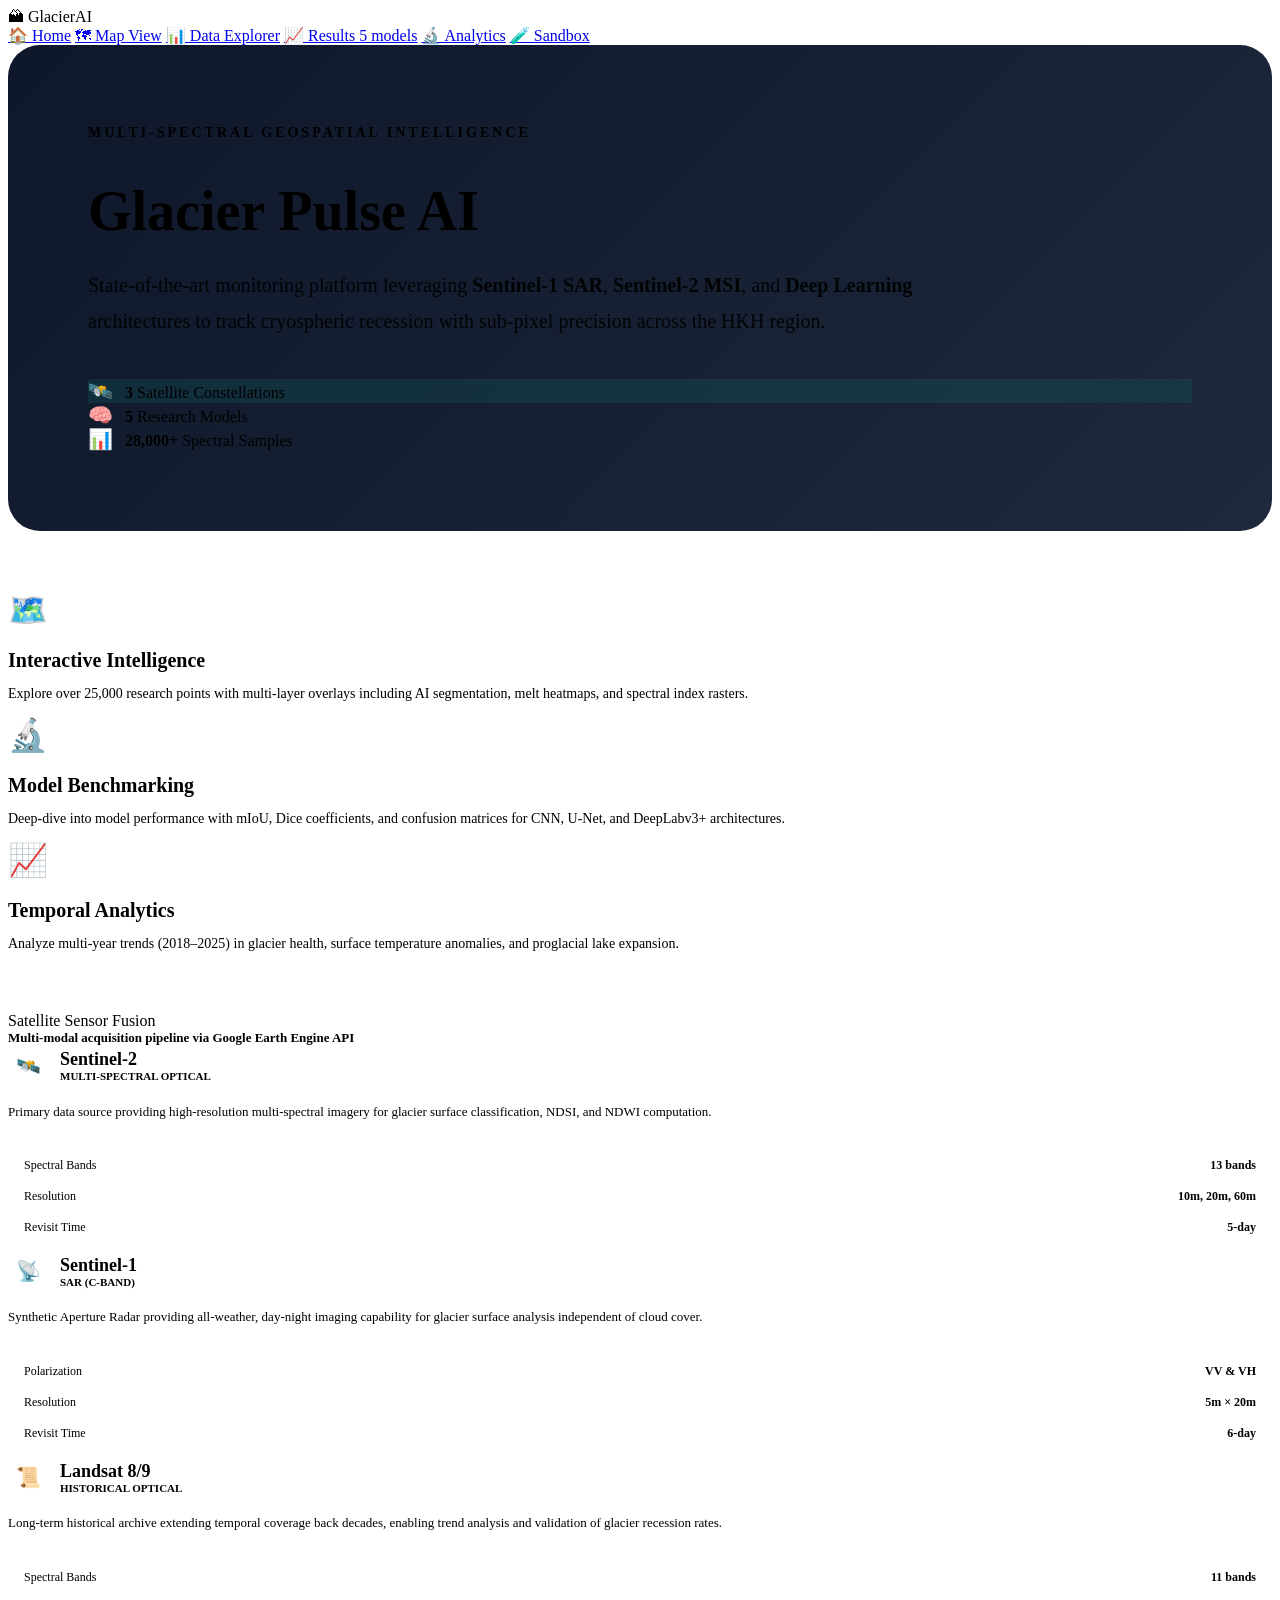
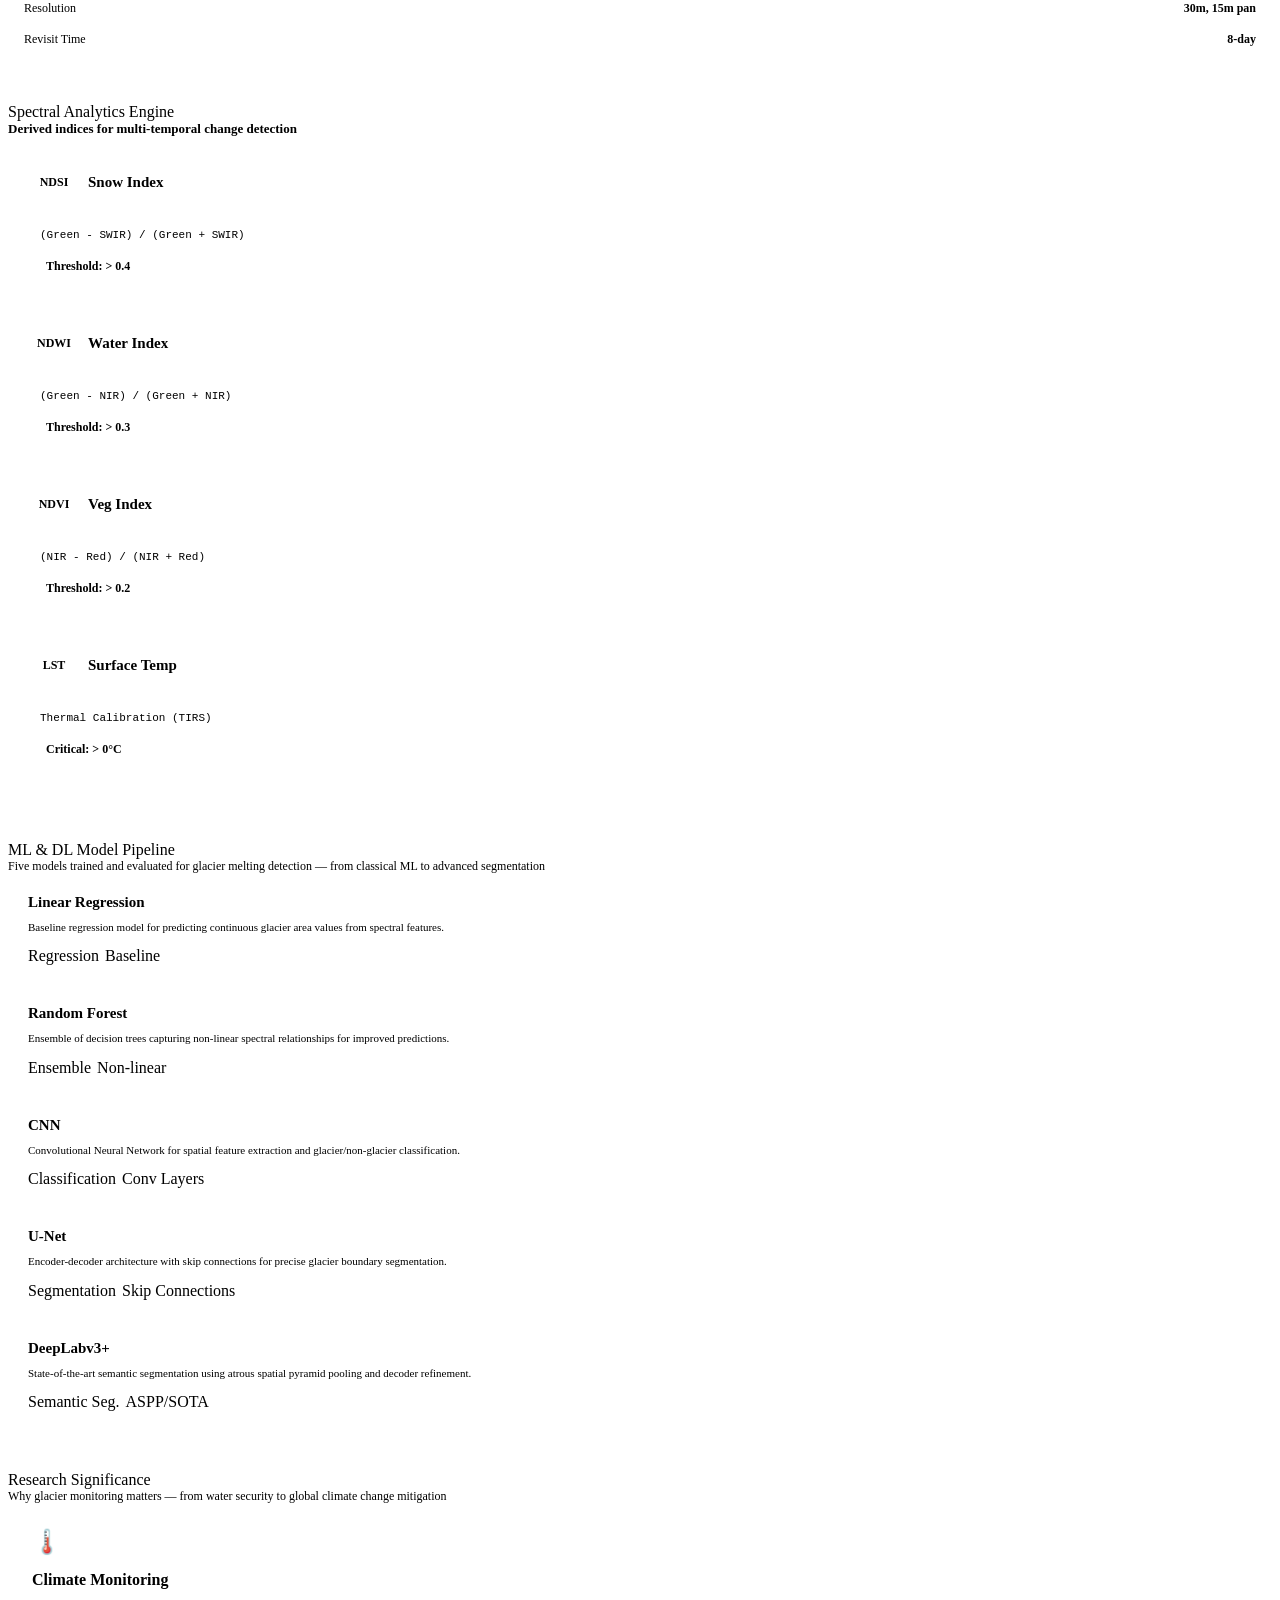
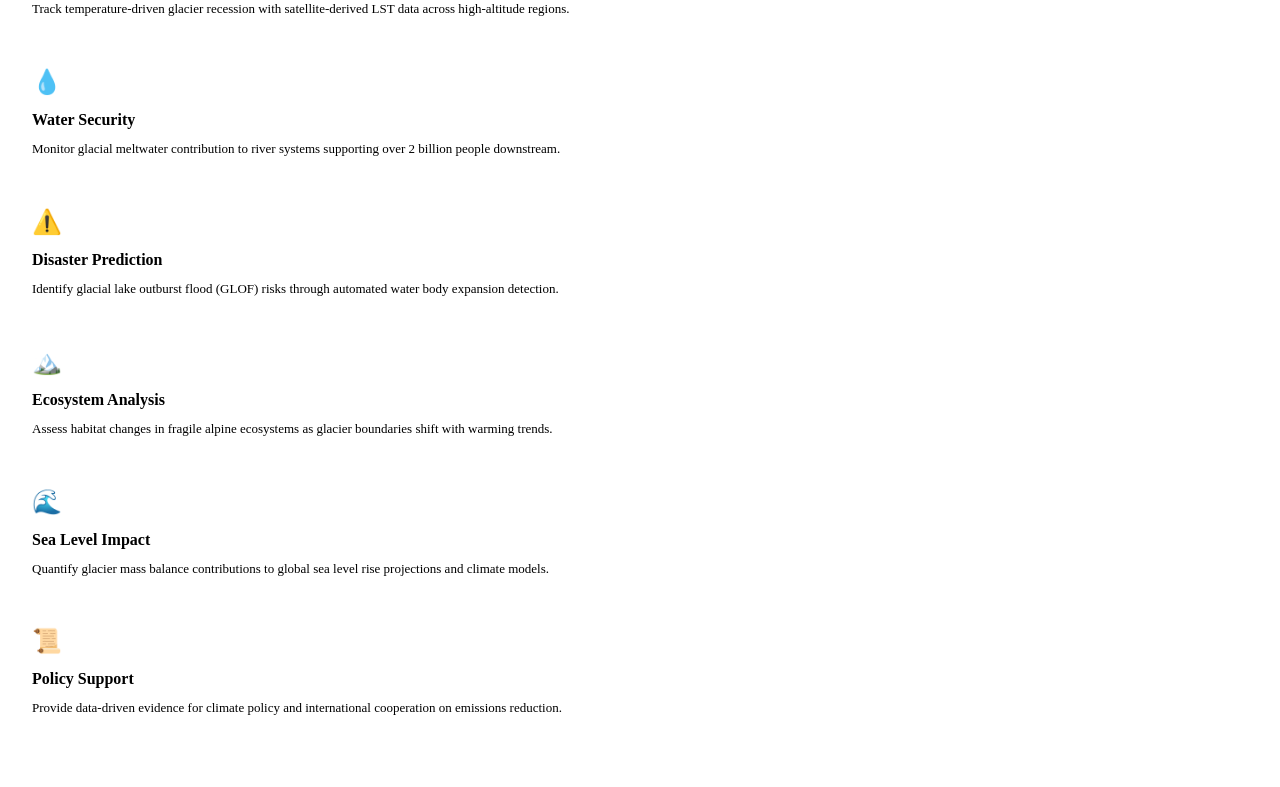
==== phase3_webapp/frontend/index.html @ 3c96f317 "Upload full project structure" ====
<!DOCTYPE html>
<html lang="en">
<head>
  <meta charset="UTF-8"/>
  <meta name="viewport" content="width=device-width, initial-scale=1.0"/>
  <title>GlacierAI — Home</title>
  <link rel="stylesheet" href="/static/styles.css"/>
</head>
<body>
  <nav>
    <div class="nav-brand">🏔 <span>Glacier</span>AI</div>
    <div class="nav-tabs">
      <a href="/" class="nav-tab active">🏠 Home</a>
      <a href="/map" class="nav-tab">🗺 Map View</a>
      <a href="/explorer" class="nav-tab">📊 Data Explorer</a>
      <a href="/results" class="nav-tab">📈 Results <span class="nav-badge">5 models</span></a>
      <a href="/analytics" class="nav-tab">🔬 Analytics</a>
      <a href="/sandbox" class="nav-tab">🧪 Sandbox</a>
    </div>
  </nav>

  <div class="page">
    <div class="hero" style="border-radius:32px; padding:80px; background: linear-gradient(135deg, #0f172a 0%, #1e293b 100%); margin-bottom:60px">
      <div style="font-size:14px;font-weight:800;color:var(--teal);text-transform:uppercase;letter-spacing:3px;margin-bottom:20px; font-family:'Poppins'">Multi-Spectral Geospatial Intelligence</div>
      <h1 style="font-size:56px; margin-bottom:24px">Glacier Pulse <span style="color:var(--teal)">AI</span></h1>
      <p style="font-size:20px; max-width:900px; opacity:0.9; font-weight:400; line-height:1.8">State-of-the-art monitoring platform leveraging <b>Sentinel-1 SAR</b>, <b>Sentinel-2 MSI</b>, and <b>Deep Learning</b> architectures to track cryospheric recession with sub-pixel precision across the HKH region.</p>
      
      <div class="hero-tags" style="margin-top:40px">
        <div class="hero-tag" style="background:rgba(13, 148, 136, 0.15); border-color:var(--teal)">
          <span style="font-size:20px; margin-right:8px">🛰️</span> <b>3</b> Satellite Constellations
        </div>
        <div class="hero-tag">
          <span style="font-size:20px; margin-right:8px">🧠</span> <b>5</b> Research Models
        </div>
        <div class="hero-tag">
          <span style="font-size:20px; margin-right:8px">📊</span> <b>28,000+</b> Spectral Samples
        </div>
      </div>
    </div>

    <!-- Features Overview -->
    <div class="grid-3" style="margin-bottom:60px">
      <div class="card" style="border-top:4px solid var(--teal)">
        <div style="font-size:32px; margin-bottom:16px">🗺️</div>
        <h3 style="margin-bottom:12px; font-size:20px">Interactive Intelligence</h3>
        <p style="font-size:14px; color:var(--text2)">Explore over 25,000 research points with multi-layer overlays including AI segmentation, melt heatmaps, and spectral index rasters.</p>
      </div>
      <div class="card" style="border-top:4px solid var(--blue)">
        <div style="font-size:32px; margin-bottom:16px">🔬</div>
        <h3 style="margin-bottom:12px; font-size:20px">Model Benchmarking</h3>
        <p style="font-size:14px; color:var(--text2)">Deep-dive into model performance with mIoU, Dice coefficients, and confusion matrices for CNN, U-Net, and DeepLabv3+ architectures.</p>
      </div>
      <div class="card" style="border-top:4px solid var(--coral)">
        <div style="font-size:32px; margin-bottom:16px">📈</div>
        <h3 style="margin-bottom:12px; font-size:20px">Temporal Analytics</h3>
        <p style="font-size:14px; color:var(--text2)">Analyze multi-year trends (2018–2025) in glacier health, surface temperature anomalies, and proglacial lake expansion.</p>
      </div>
    </div>

    <!-- Data Acquisition Section -->
    <div class="section-header">
      <div class="section-title">Satellite Sensor Fusion</div>
      <div style="font-size:13px; font-weight:600; color:var(--text2)">Multi-modal acquisition pipeline via Google Earth Engine API</div>
    </div>
    
    <div class="grid-3" style="margin-bottom:40px">
      <div class="card" style="border-top:4px solid var(--blue); background: var(--blue-l); border-bottom: 1px solid var(--border)">
        <div style="display:flex; align-items:center; gap:12px; margin-bottom:16px">
          <div style="width:40px; height:40px; background:#fff; border-radius:10px; display:flex; align-items:center; justify-content:center; font-size:20px">🛰️</div>
          <div>
            <div style="font-weight:800;font-size:18px;color:var(--blue-d)">Sentinel-2</div>
            <div style="font-size:11px;font-weight:700;color:var(--teal);text-transform:uppercase">Multi-Spectral Optical</div>
          </div>
        </div>
        <p style="font-size:13px;color:var(--text2);line-height:1.6;margin-bottom:20px">Primary data source providing high-resolution multi-spectral imagery for glacier surface classification, NDSI, and NDWI computation.</p>
        <div style="display:flex;flex-direction:column;gap:10px; background:#fff; padding:16px; border-radius:12px">
          <div style="font-size:12px;display:flex;justify-content:space-between; border-bottom:1px solid var(--blue-l); padding-bottom:6px"><span>Spectral Bands</span><span style="font-weight:700">13 bands</span></div>
          <div style="font-size:12px;display:flex;justify-content:space-between; border-bottom:1px solid var(--blue-l); padding-bottom:6px"><span>Resolution</span><span style="font-weight:700">10m, 20m, 60m</span></div>
          <div style="font-size:12px;display:flex;justify-content:space-between"><span>Revisit Time</span><span style="font-weight:700">5-day</span></div>
        </div>
      </div>
      
      <div class="card" style="border-top:4px solid var(--teal); background: var(--teal-l); border-bottom: 1px solid var(--border)">
        <div style="display:flex; align-items:center; gap:12px; margin-bottom:16px">
          <div style="width:40px; height:40px; background:#fff; border-radius:10px; display:flex; align-items:center; justify-content:center; font-size:20px">📡</div>
          <div>
            <div style="font-weight:800;font-size:18px;color:var(--blue-d)">Sentinel-1</div>
            <div style="font-size:11px;font-weight:700;color:var(--teal);text-transform:uppercase">SAR (C-band)</div>
          </div>
        </div>
        <p style="font-size:13px;color:var(--text2);line-height:1.6;margin-bottom:20px">Synthetic Aperture Radar providing all-weather, day-night imaging capability for glacier surface analysis independent of cloud cover.</p>
        <div style="display:flex;flex-direction:column;gap:10px; background:#fff; padding:16px; border-radius:12px">
          <div style="font-size:12px;display:flex;justify-content:space-between; border-bottom:1px solid var(--blue-l); padding-bottom:6px"><span>Polarization</span><span style="font-weight:700">VV & VH</span></div>
          <div style="font-size:12px;display:flex;justify-content:space-between; border-bottom:1px solid var(--blue-l); padding-bottom:6px"><span>Resolution</span><span style="font-weight:700">5m × 20m</span></div>
          <div style="font-size:12px;display:flex;justify-content:space-between"><span>Revisit Time</span><span style="font-weight:700">6-day</span></div>
        </div>
      </div>

      <div class="card" style="border-top:4px solid var(--amber); background: var(--amber-l); border-bottom: 1px solid var(--border)">
        <div style="display:flex; align-items:center; gap:12px; margin-bottom:16px">
          <div style="width:40px; height:40px; background:#fff; border-radius:10px; display:flex; align-items:center; justify-content:center; font-size:20px">📜</div>
          <div>
            <div style="font-weight:800;font-size:18px;color:var(--blue-d)">Landsat 8/9</div>
            <div style="font-size:11px;font-weight:700;color:var(--teal);text-transform:uppercase">Historical Optical</div>
          </div>
        </div>
        <p style="font-size:13px;color:var(--text2);line-height:1.6;margin-bottom:20px">Long-term historical archive extending temporal coverage back decades, enabling trend analysis and validation of glacier recession rates.</p>
        <div style="display:flex;flex-direction:column;gap:10px; background:#fff; padding:16px; border-radius:12px">
          <div style="font-size:12px;display:flex;justify-content:space-between; border-bottom:1px solid var(--blue-l); padding-bottom:6px"><span>Spectral Bands</span><span style="font-weight:700">11 bands</span></div>
          <div style="font-size:12px;display:flex;justify-content:space-between; border-bottom:1px solid var(--blue-l); padding-bottom:6px"><span>Resolution</span><span style="font-weight:700">30m, 15m pan</span></div>
          <div style="font-size:12px;display:flex;justify-content:space-between"><span>Revisit Time</span><span style="font-weight:700">8-day</span></div>
        </div>
      </div>
    </div>

    <!-- Spectral Indices Section -->
    <div class="section-header">
      <div class="section-title">Spectral Analytics Engine</div>
      <div style="font-size:13px; font-weight:600; color:var(--text2)">Derived indices for multi-temporal change detection</div>
    </div>

    <div class="grid-auto" style="margin-bottom:60px">
      <div class="card" style="padding:24px; border-left: 4px solid var(--blue)">
        <div style="display:flex;align-items:center;gap:12px;margin-bottom:16px">
          <div style="width:44px;height:44px;background:var(--blue-l);border-radius:12px;display:flex;align-items:center;justify-content:center;font-weight:800;color:var(--blue-d); font-size:12px">NDSI</div>
          <div style="font-weight:700;font-size:15px; color:var(--blue-d)">Snow Index</div>
        </div>
        <div style="font-size:11px;color:var(--text2);margin-bottom:10px; font-family:monospace; background:var(--gray-l); padding:8px; border-radius:6px">(Green - SWIR) / (Green + SWIR)</div>
        <div style="font-size:12px;font-weight:700;color:var(--teal); display:flex; align-items:center; gap:6px">
          <span style="width:8px; height:8px; background:var(--teal); border-radius:50%"></span> Threshold: > 0.4
        </div>
      </div>
      <div class="card" style="padding:24px; border-left: 4px solid var(--teal)">
        <div style="display:flex;align-items:center;gap:12px;margin-bottom:16px">
          <div style="width:44px;height:44px;background:var(--teal-l);border-radius:12px;display:flex;align-items:center;justify-content:center;font-weight:800;color:var(--teal); font-size:12px">NDWI</div>
          <div style="font-weight:700;font-size:15px; color:var(--blue-d)">Water Index</div>
        </div>
        <div style="font-size:11px;color:var(--text2);margin-bottom:10px; font-family:monospace; background:var(--gray-l); padding:8px; border-radius:6px">(Green - NIR) / (Green + NIR)</div>
        <div style="font-size:12px;font-weight:700;color:var(--teal); display:flex; align-items:center; gap:6px">
          <span style="width:8px; height:8px; background:var(--teal); border-radius:50%"></span> Threshold: > 0.3
        </div>
      </div>
      <div class="card" style="padding:24px; border-left: 4px solid var(--amber)">
        <div style="display:flex;align-items:center;gap:12px;margin-bottom:16px">
          <div style="width:44px;height:44px;background:var(--amber-l);border-radius:12px;display:flex;align-items:center;justify-content:center;font-weight:800;color:var(--amber); font-size:12px">NDVI</div>
          <div style="font-weight:700;font-size:15px; color:var(--blue-d)">Veg Index</div>
        </div>
        <div style="font-size:11px;color:var(--text2);margin-bottom:10px; font-family:monospace; background:var(--gray-l); padding:8px; border-radius:6px">(NIR - Red) / (NIR + Red)</div>
        <div style="font-size:12px;font-weight:700;color:var(--teal); display:flex; align-items:center; gap:6px">
          <span style="width:8px; height:8px; background:var(--teal); border-radius:50%"></span> Threshold: > 0.2
        </div>
      </div>
      <div class="card" style="padding:24px; border-left: 4px solid var(--coral)">
        <div style="display:flex;align-items:center;gap:12px;margin-bottom:16px">
          <div style="width:44px;height:44px;background:var(--coral-l);border-radius:12px;display:flex;align-items:center;justify-content:center;font-weight:800;color:var(--coral); font-size:12px">LST</div>
          <div style="font-weight:700;font-size:15px; color:var(--blue-d)">Surface Temp</div>
        </div>
        <div style="font-size:11px;color:var(--text2);margin-bottom:10px; font-family:monospace; background:var(--gray-l); padding:8px; border-radius:6px">Thermal Calibration (TIRS)</div>
        <div style="font-size:12px;font-weight:700;color:var(--coral); display:flex; align-items:center; gap:6px">
          <span style="width:8px; height:8px; background:var(--coral); border-radius:50%"></span> Critical: > 0°C
        </div>
      </div>
    </div>

    <!-- ML & DL Model Pipeline -->
    <div class="section-header">
      <div class="section-title">ML & DL Model Pipeline</div>
      <div style="font-size:12px;color:var(--text2)">Five models trained and evaluated for glacier melting detection — from classical ML to advanced segmentation</div>
    </div>

    <div class="grid-auto" style="margin-bottom:40px">
      <div class="card" style="padding:20px">
        <div style="font-weight:800;font-size:15px;color:var(--blue-d);margin-bottom:8px">Linear Regression</div>
        <div style="font-size:11px;color:var(--text2);line-height:1.5;margin-bottom:12px">Baseline regression model for predicting continuous glacier area values from spectral features.</div>
        <div style="display:flex;gap:6px"><span class="badge badge-blue">Regression</span><span class="badge badge-teal">Baseline</span></div>
      </div>
      <div class="card" style="padding:20px">
        <div style="font-weight:800;font-size:15px;color:var(--blue-d);margin-bottom:8px">Random Forest</div>
        <div style="font-size:11px;color:var(--text2);line-height:1.5;margin-bottom:12px">Ensemble of decision trees capturing non-linear spectral relationships for improved predictions.</div>
        <div style="display:flex;gap:6px"><span class="badge badge-blue">Ensemble</span><span class="badge badge-teal">Non-linear</span></div>
      </div>
      <div class="card" style="padding:20px">
        <div style="font-weight:800;font-size:15px;color:var(--blue-d);margin-bottom:8px">CNN</div>
        <div style="font-size:11px;color:var(--text2);line-height:1.5;margin-bottom:12px">Convolutional Neural Network for spatial feature extraction and glacier/non-glacier classification.</div>
        <div style="display:flex;gap:6px"><span class="badge badge-blue">Classification</span><span class="badge badge-teal">Conv Layers</span></div>
      </div>
      <div class="card" style="padding:20px">
        <div style="font-weight:800;font-size:15px;color:var(--blue-d);margin-bottom:8px">U-Net</div>
        <div style="font-size:11px;color:var(--text2);line-height:1.5;margin-bottom:12px">Encoder-decoder architecture with skip connections for precise glacier boundary segmentation.</div>
        <div style="display:flex;gap:6px"><span class="badge badge-blue">Segmentation</span><span class="badge badge-teal">Skip Connections</span></div>
      </div>
      <div class="card" style="padding:20px">
        <div style="font-weight:800;font-size:15px;color:var(--blue-d);margin-bottom:8px">DeepLabv3+</div>
        <div style="font-size:11px;color:var(--text2);line-height:1.5;margin-bottom:12px">State-of-the-art semantic segmentation using atrous spatial pyramid pooling and decoder refinement.</div>
        <div style="display:flex;gap:6px"><span class="badge badge-blue">Semantic Seg.</span><span class="badge badge-teal">ASPP/SOTA</span></div>
      </div>
    </div>

    <!-- Research Significance -->
    <div class="section-header">
      <div class="section-title">Research Significance</div>
      <div style="font-size:12px;color:var(--text2)">Why glacier monitoring matters — from water security to global climate change mitigation</div>
    </div>

    <div class="grid-3" style="margin-bottom:40px">
      <div class="card" style="padding:24px">
        <div style="font-size:24px;margin-bottom:15px">🌡️</div>
        <div style="font-weight:800;font-size:16px;margin-bottom:10px">Climate Monitoring</div>
        <div style="font-size:13px;color:var(--text2);line-height:1.6">Track temperature-driven glacier recession with satellite-derived LST data across high-altitude regions.</div>
      </div>
      <div class="card" style="padding:24px">
        <div style="font-size:24px;margin-bottom:15px">💧</div>
        <div style="font-weight:800;font-size:16px;margin-bottom:10px">Water Security</div>
        <div style="font-size:13px;color:var(--text2);line-height:1.6">Monitor glacial meltwater contribution to river systems supporting over 2 billion people downstream.</div>
      </div>
      <div class="card" style="padding:24px">
        <div style="font-size:24px;margin-bottom:15px">⚠️</div>
        <div style="font-weight:800;font-size:16px;margin-bottom:10px">Disaster Prediction</div>
        <div style="font-size:13px;color:var(--text2);line-height:1.6">Identify glacial lake outburst flood (GLOF) risks through automated water body expansion detection.</div>
      </div>
      <div class="card" style="padding:24px">
        <div style="font-size:24px;margin-bottom:15px">🏔️</div>
        <div style="font-weight:800;font-size:16px;margin-bottom:10px">Ecosystem Analysis</div>
        <div style="font-size:13px;color:var(--text2);line-height:1.6">Assess habitat changes in fragile alpine ecosystems as glacier boundaries shift with warming trends.</div>
      </div>
      <div class="card" style="padding:24px">
        <div style="font-size:24px;margin-bottom:15px">🌊</div>
        <div style="font-weight:800;font-size:16px;margin-bottom:10px">Sea Level Impact</div>
        <div style="font-size:13px;color:var(--text2);line-height:1.6">Quantify glacier mass balance contributions to global sea level rise projections and climate models.</div>
      </div>
      <div class="card" style="padding:24px">
        <div style="font-size:24px;margin-bottom:15px">📜</div>
        <div style="font-weight:800;font-size:16px;margin-bottom:10px">Policy Support</div>
        <div style="font-size:13px;color:var(--text2);line-height:1.6">Provide data-driven evidence for climate policy and international cooperation on emissions reduction.</div>
      </div>
    </div>
  </div>
  </div>
</body>
</html>
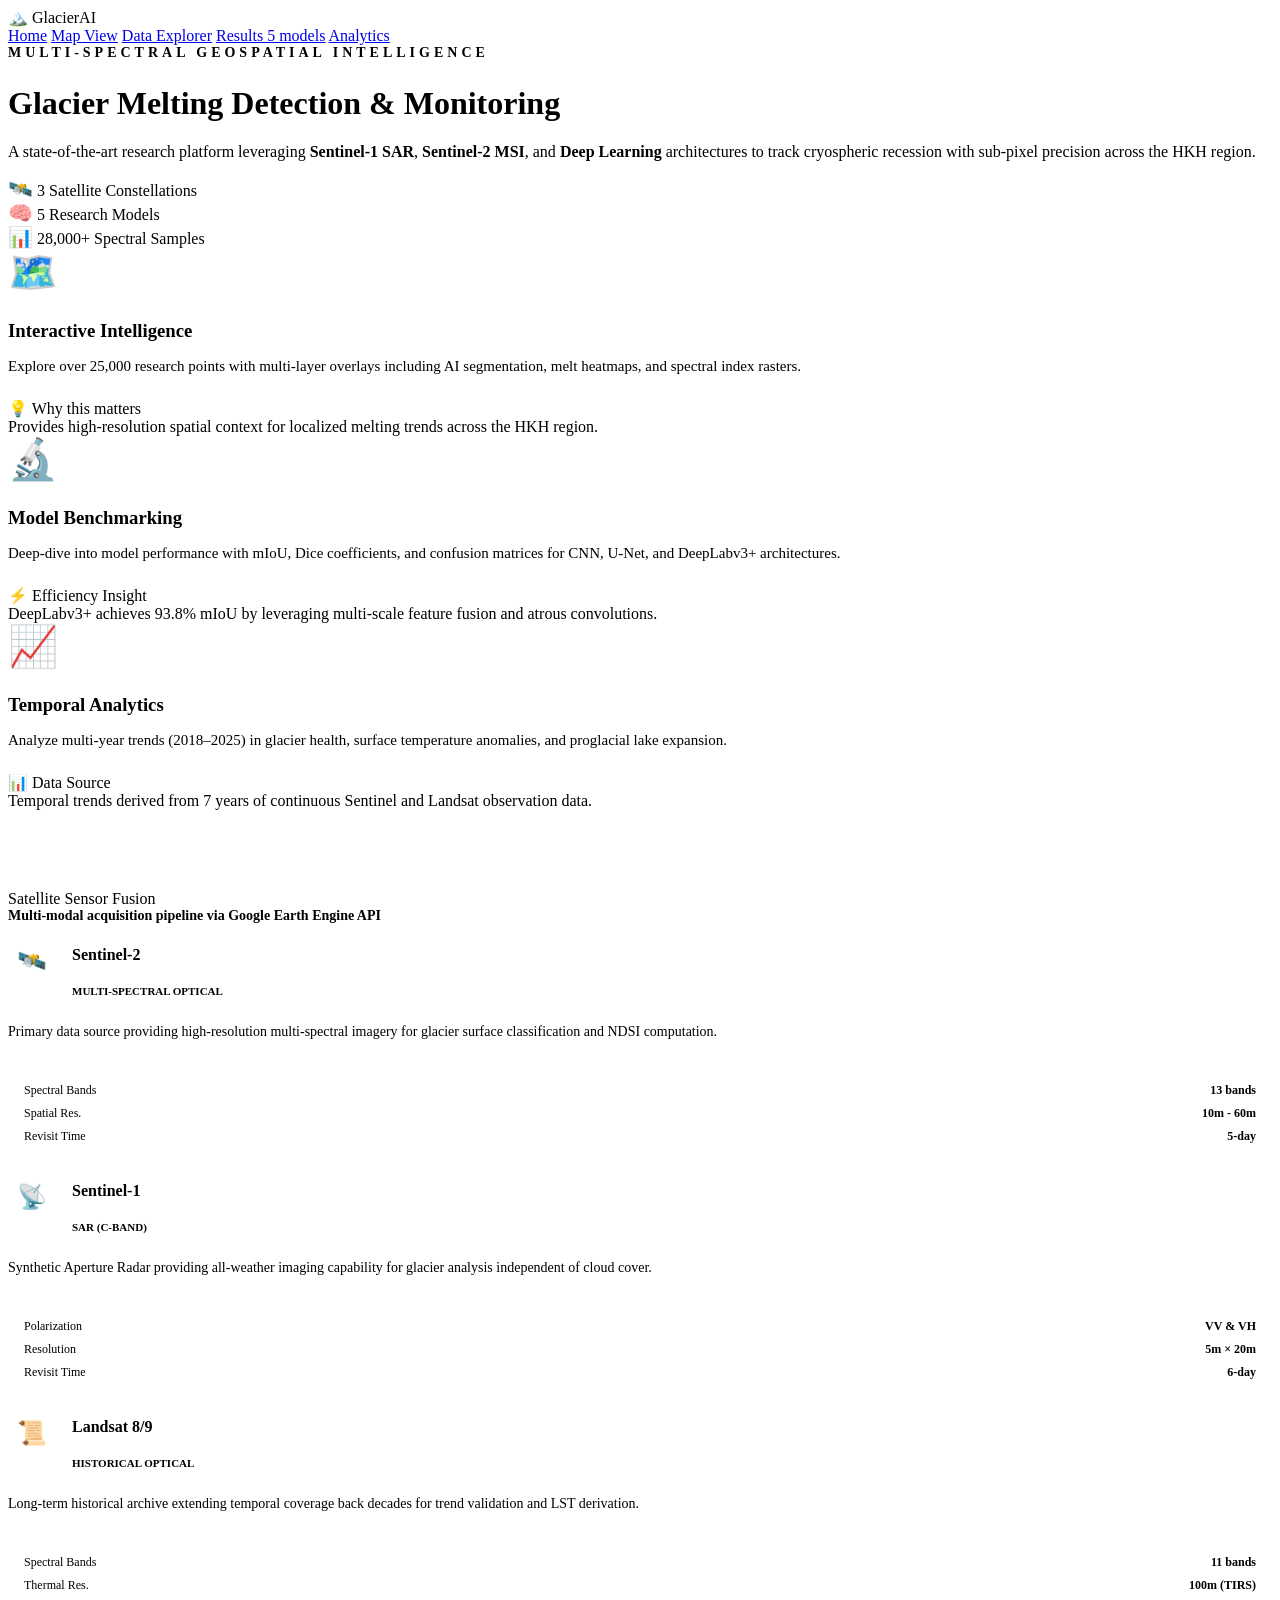
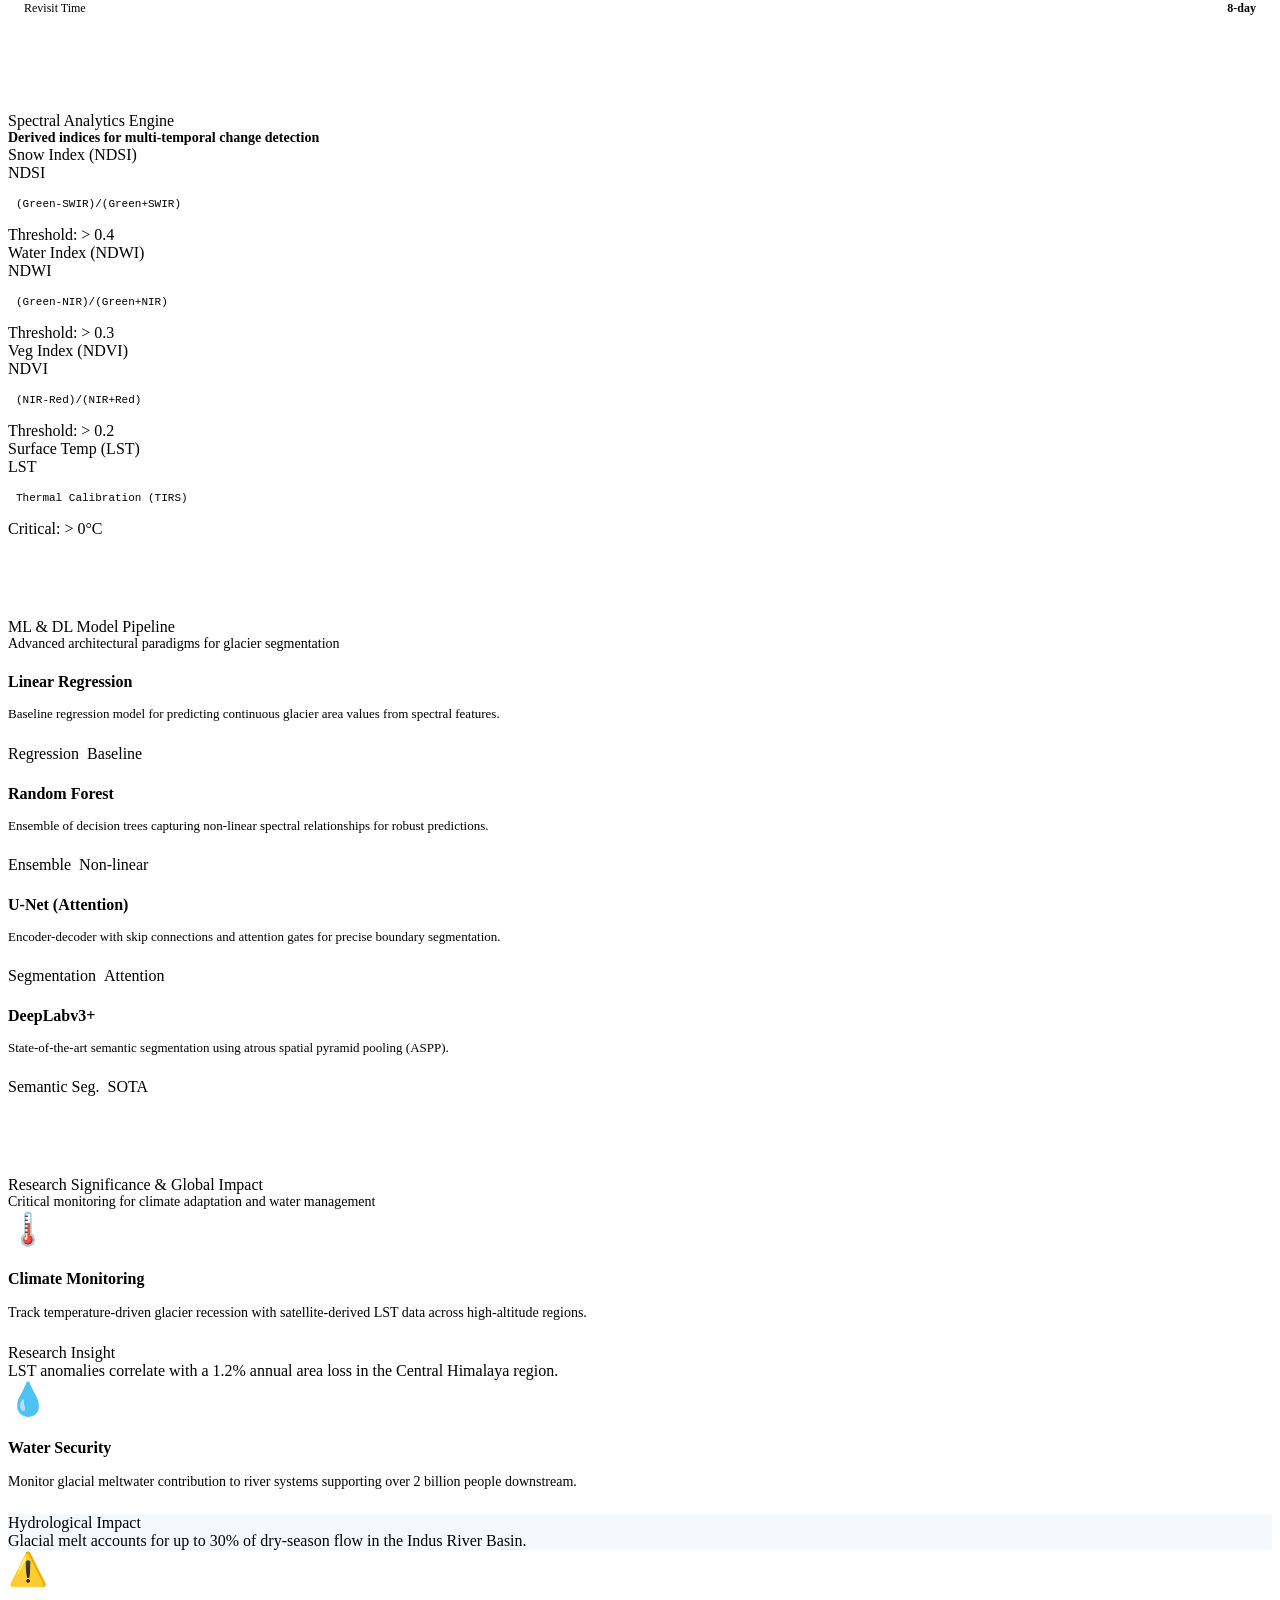
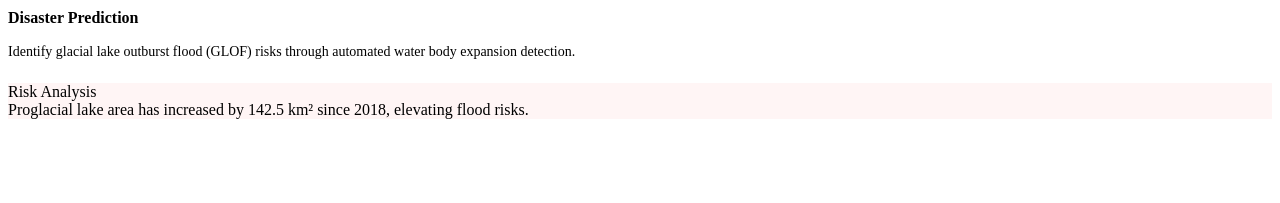
==== commit d6aa489b: "All final Chnages Are maded" ====
--- a/phase3_webapp/frontend/index.html
+++ b/phase3_webapp/frontend/index.html
@@ -3,238 +3,233 @@
 <head>
   <meta charset="UTF-8"/>
   <meta name="viewport" content="width=device-width, initial-scale=1.0"/>
-  <title>GlacierAI — Home</title>
+  <title>Glacier — Home</title>
   <link rel="stylesheet" href="/static/styles.css"/>
 </head>
 <body>
   <nav>
-    <div class="nav-brand">🏔 <span>Glacier</span>AI</div>
+    <div class="nav-brand">🏔️ <span>Glacier</span>AI</div>
     <div class="nav-tabs">
-      <a href="/" class="nav-tab active">🏠 Home</a>
-      <a href="/map" class="nav-tab">🗺 Map View</a>
-      <a href="/explorer" class="nav-tab">📊 Data Explorer</a>
-      <a href="/results" class="nav-tab">📈 Results <span class="nav-badge">5 models</span></a>
-      <a href="/analytics" class="nav-tab">🔬 Analytics</a>
-      <a href="/sandbox" class="nav-tab">🧪 Sandbox</a>
+      <a href="/" class="nav-tab active">Home</a>
+      <a href="/map" class="nav-tab">Map View</a>
+      <a href="/explorer" class="nav-tab">Data Explorer</a>
+      <a href="/results" class="nav-tab">Results <span class="nav-badge">5 models</span></a>
+      <a href="/analytics" class="nav-tab">Analytics</a>
     </div>
   </nav>
 
   <div class="page">
-    <div class="hero" style="border-radius:32px; padding:80px; background: linear-gradient(135deg, #0f172a 0%, #1e293b 100%); margin-bottom:60px">
-      <div style="font-size:14px;font-weight:800;color:var(--teal);text-transform:uppercase;letter-spacing:3px;margin-bottom:20px; font-family:'Poppins'">Multi-Spectral Geospatial Intelligence</div>
-      <h1 style="font-size:56px; margin-bottom:24px">Glacier Pulse <span style="color:var(--teal)">AI</span></h1>
-      <p style="font-size:20px; max-width:900px; opacity:0.9; font-weight:400; line-height:1.8">State-of-the-art monitoring platform leveraging <b>Sentinel-1 SAR</b>, <b>Sentinel-2 MSI</b>, and <b>Deep Learning</b> architectures to track cryospheric recession with sub-pixel precision across the HKH region.</p>
+    <div class="hero">
+      <div style="font-size:14px; font-weight:700; color:var(--accent-light); text-transform:uppercase; letter-spacing:4px; margin-bottom:24px">Multi-Spectral Geospatial Intelligence</div>
+      <h1 class="research-font">Glacier Melting Detection & Monitoring</h1>
+      <p>A state-of-the-art research platform leveraging <b>Sentinel-1 SAR</b>, <b>Sentinel-2 MSI</b>, and <b>Deep Learning</b> architectures to track cryospheric recession with sub-pixel precision across the HKH region.</p>
       
-      <div class="hero-tags" style="margin-top:40px">
-        <div class="hero-tag" style="background:rgba(13, 148, 136, 0.15); border-color:var(--teal)">
-          <span style="font-size:20px; margin-right:8px">🛰️</span> <b>3</b> Satellite Constellations
-        </div>
+      <div class="hero-tags">
         <div class="hero-tag">
-          <span style="font-size:20px; margin-right:8px">🧠</span> <b>5</b> Research Models
+          <span style="font-size:20px">🛰️</span> 3 Satellite Constellations
         </div>
         <div class="hero-tag">
-          <span style="font-size:20px; margin-right:8px">📊</span> <b>28,000+</b> Spectral Samples
+          <span style="font-size:20px">🧠</span> 5 Research Models
+        </div>
+        <div class="hero-tag">
+          <span style="font-size:20px">📊</span> 28,000+ Spectral Samples
         </div>
       </div>
     </div>
 
     <!-- Features Overview -->
-    <div class="grid-3" style="margin-bottom:60px">
-      <div class="card" style="border-top:4px solid var(--teal)">
-        <div style="font-size:32px; margin-bottom:16px">🗺️</div>
-        <h3 style="margin-bottom:12px; font-size:20px">Interactive Intelligence</h3>
-        <p style="font-size:14px; color:var(--text2)">Explore over 25,000 research points with multi-layer overlays including AI segmentation, melt heatmaps, and spectral index rasters.</p>
-      </div>
-      <div class="card" style="border-top:4px solid var(--blue)">
-        <div style="font-size:32px; margin-bottom:16px">🔬</div>
-        <h3 style="margin-bottom:12px; font-size:20px">Model Benchmarking</h3>
-        <p style="font-size:14px; color:var(--text2)">Deep-dive into model performance with mIoU, Dice coefficients, and confusion matrices for CNN, U-Net, and DeepLabv3+ architectures.</p>
-      </div>
-      <div class="card" style="border-top:4px solid var(--coral)">
-        <div style="font-size:32px; margin-bottom:16px">📈</div>
-        <h3 style="margin-bottom:12px; font-size:20px">Temporal Analytics</h3>
-        <p style="font-size:14px; color:var(--text2)">Analyze multi-year trends (2018–2025) in glacier health, surface temperature anomalies, and proglacial lake expansion.</p>
+    <div class="grid-3" style="margin-bottom:80px">
+      <div class="card">
+        <div style="font-size:40px; margin-bottom:24px">🗺️</div>
+        <h3 style="margin-bottom:16px">Interactive Intelligence</h3>
+        <p style="color:var(--text-muted); font-size:15px; margin-bottom:24px">Explore over 25,000 research points with multi-layer overlays including AI segmentation, melt heatmaps, and spectral index rasters.</p>
+        <div class="insight-card">
+          <div class="insight-header"><span>💡</span> Why this matters</div>
+          <div class="insight-text">Provides high-resolution spatial context for localized melting trends across the HKH region.</div>
+        </div>
+      </div>
+      <div class="card">
+        <div style="font-size:40px; margin-bottom:24px">🔬</div>
+        <h3 style="margin-bottom:16px">Model Benchmarking</h3>
+        <p style="color:var(--text-muted); font-size:15px; margin-bottom:24px">Deep-dive into model performance with mIoU, Dice coefficients, and confusion matrices for CNN, U-Net, and DeepLabv3+ architectures.</p>
+        <div class="insight-card">
+          <div class="insight-header"><span>⚡</span> Efficiency Insight</div>
+          <div class="insight-text">DeepLabv3+ achieves 93.8% mIoU by leveraging multi-scale feature fusion and atrous convolutions.</div>
+        </div>
+      </div>
+      <div class="card">
+        <div style="font-size:40px; margin-bottom:24px">📈</div>
+        <h3 style="margin-bottom:16px">Temporal Analytics</h3>
+        <p style="color:var(--text-muted); font-size:15px; margin-bottom:24px">Analyze multi-year trends (2018–2025) in glacier health, surface temperature anomalies, and proglacial lake expansion.</p>
+        <div class="insight-card">
+          <div class="insight-header"><span>📊</span> Data Source</div>
+          <div class="insight-text">Temporal trends derived from 7 years of continuous Sentinel and Landsat observation data.</div>
+        </div>
       </div>
     </div>
 
     <!-- Data Acquisition Section -->
     <div class="section-header">
-      <div class="section-title">Satellite Sensor Fusion</div>
-      <div style="font-size:13px; font-weight:600; color:var(--text2)">Multi-modal acquisition pipeline via Google Earth Engine API</div>
+      <div class="section-title research-font">Satellite Sensor Fusion</div>
+      <div style="font-size:14px; font-weight:600; color:var(--text-muted)">Multi-modal acquisition pipeline via Google Earth Engine API</div>
     </div>
     
-    <div class="grid-3" style="margin-bottom:40px">
-      <div class="card" style="border-top:4px solid var(--blue); background: var(--blue-l); border-bottom: 1px solid var(--border)">
-        <div style="display:flex; align-items:center; gap:12px; margin-bottom:16px">
-          <div style="width:40px; height:40px; background:#fff; border-radius:10px; display:flex; align-items:center; justify-content:center; font-size:20px">🛰️</div>
+    <div class="grid-3" style="margin-bottom:80px">
+      <div class="card">
+        <div style="display:flex; align-items:center; gap:16px; margin-bottom:24px">
+          <div style="width:48px; height:48px; background:var(--bg-main); border-radius:12px; display:flex; align-items:center; justify-content:center; font-size:24px">🛰️</div>
           <div>
-            <div style="font-weight:800;font-size:18px;color:var(--blue-d)">Sentinel-2</div>
-            <div style="font-size:11px;font-weight:700;color:var(--teal);text-transform:uppercase">Multi-Spectral Optical</div>
-          </div>
-        </div>
-        <p style="font-size:13px;color:var(--text2);line-height:1.6;margin-bottom:20px">Primary data source providing high-resolution multi-spectral imagery for glacier surface classification, NDSI, and NDWI computation.</p>
-        <div style="display:flex;flex-direction:column;gap:10px; background:#fff; padding:16px; border-radius:12px">
-          <div style="font-size:12px;display:flex;justify-content:space-between; border-bottom:1px solid var(--blue-l); padding-bottom:6px"><span>Spectral Bands</span><span style="font-weight:700">13 bands</span></div>
-          <div style="font-size:12px;display:flex;justify-content:space-between; border-bottom:1px solid var(--blue-l); padding-bottom:6px"><span>Resolution</span><span style="font-weight:700">10m, 20m, 60m</span></div>
-          <div style="font-size:12px;display:flex;justify-content:space-between"><span>Revisit Time</span><span style="font-weight:700">5-day</span></div>
+            <h4 style="color:var(--primary)">Sentinel-2</h4>
+            <div style="font-size:11px; font-weight:700; color:var(--accent); text-transform:uppercase">Multi-Spectral Optical</div>
+          </div>
+        </div>
+        <p style="font-size:14px; color:var(--text-muted); line-height:1.6; margin-bottom:24px">Primary data source providing high-resolution multi-spectral imagery for glacier surface classification and NDSI computation.</p>
+        <div class="table-container" style="border:none; box-shadow:none; background:var(--bg-main); border-radius:var(--radius-sm)">
+          <div style="padding:16px; display:flex; flex-direction:column; gap:8px">
+            <div style="font-size:12px; display:flex; justify-content:space-between"><span>Spectral Bands</span><span style="font-weight:700">13 bands</span></div>
+            <div style="font-size:12px; display:flex; justify-content:space-between"><span>Spatial Res.</span><span style="font-weight:700">10m - 60m</span></div>
+            <div style="font-size:12px; display:flex; justify-content:space-between"><span>Revisit Time</span><span style="font-weight:700">5-day</span></div>
+          </div>
         </div>
       </div>
       
-      <div class="card" style="border-top:4px solid var(--teal); background: var(--teal-l); border-bottom: 1px solid var(--border)">
-        <div style="display:flex; align-items:center; gap:12px; margin-bottom:16px">
-          <div style="width:40px; height:40px; background:#fff; border-radius:10px; display:flex; align-items:center; justify-content:center; font-size:20px">📡</div>
+      <div class="card">
+        <div style="display:flex; align-items:center; gap:16px; margin-bottom:24px">
+          <div style="width:48px; height:48px; background:var(--bg-main); border-radius:12px; display:flex; align-items:center; justify-content:center; font-size:24px">📡</div>
           <div>
-            <div style="font-weight:800;font-size:18px;color:var(--blue-d)">Sentinel-1</div>
-            <div style="font-size:11px;font-weight:700;color:var(--teal);text-transform:uppercase">SAR (C-band)</div>
-          </div>
-        </div>
-        <p style="font-size:13px;color:var(--text2);line-height:1.6;margin-bottom:20px">Synthetic Aperture Radar providing all-weather, day-night imaging capability for glacier surface analysis independent of cloud cover.</p>
-        <div style="display:flex;flex-direction:column;gap:10px; background:#fff; padding:16px; border-radius:12px">
-          <div style="font-size:12px;display:flex;justify-content:space-between; border-bottom:1px solid var(--blue-l); padding-bottom:6px"><span>Polarization</span><span style="font-weight:700">VV & VH</span></div>
-          <div style="font-size:12px;display:flex;justify-content:space-between; border-bottom:1px solid var(--blue-l); padding-bottom:6px"><span>Resolution</span><span style="font-weight:700">5m × 20m</span></div>
-          <div style="font-size:12px;display:flex;justify-content:space-between"><span>Revisit Time</span><span style="font-weight:700">6-day</span></div>
-        </div>
-      </div>
-
-      <div class="card" style="border-top:4px solid var(--amber); background: var(--amber-l); border-bottom: 1px solid var(--border)">
-        <div style="display:flex; align-items:center; gap:12px; margin-bottom:16px">
-          <div style="width:40px; height:40px; background:#fff; border-radius:10px; display:flex; align-items:center; justify-content:center; font-size:20px">📜</div>
+            <h4 style="color:var(--primary)">Sentinel-1</h4>
+            <div style="font-size:11px; font-weight:700; color:var(--accent); text-transform:uppercase">SAR (C-band)</div>
+          </div>
+        </div>
+        <p style="font-size:14px; color:var(--text-muted); line-height:1.6; margin-bottom:24px">Synthetic Aperture Radar providing all-weather imaging capability for glacier analysis independent of cloud cover.</p>
+        <div class="table-container" style="border:none; box-shadow:none; background:var(--bg-main); border-radius:var(--radius-sm)">
+          <div style="padding:16px; display:flex; flex-direction:column; gap:8px">
+            <div style="font-size:12px; display:flex; justify-content:space-between"><span>Polarization</span><span style="font-weight:700">VV & VH</span></div>
+            <div style="font-size:12px; display:flex; justify-content:space-between"><span>Resolution</span><span style="font-weight:700">5m × 20m</span></div>
+            <div style="font-size:12px; display:flex; justify-content:space-between"><span>Revisit Time</span><span style="font-weight:700">6-day</span></div>
+          </div>
+        </div>
+      </div>
+
+      <div class="card">
+        <div style="display:flex; align-items:center; gap:16px; margin-bottom:24px">
+          <div style="width:48px; height:48px; background:var(--bg-main); border-radius:12px; display:flex; align-items:center; justify-content:center; font-size:24px">📜</div>
           <div>
-            <div style="font-weight:800;font-size:18px;color:var(--blue-d)">Landsat 8/9</div>
-            <div style="font-size:11px;font-weight:700;color:var(--teal);text-transform:uppercase">Historical Optical</div>
-          </div>
-        </div>
-        <p style="font-size:13px;color:var(--text2);line-height:1.6;margin-bottom:20px">Long-term historical archive extending temporal coverage back decades, enabling trend analysis and validation of glacier recession rates.</p>
-        <div style="display:flex;flex-direction:column;gap:10px; background:#fff; padding:16px; border-radius:12px">
-          <div style="font-size:12px;display:flex;justify-content:space-between; border-bottom:1px solid var(--blue-l); padding-bottom:6px"><span>Spectral Bands</span><span style="font-weight:700">11 bands</span></div>
-          <div style="font-size:12px;display:flex;justify-content:space-between; border-bottom:1px solid var(--blue-l); padding-bottom:6px"><span>Resolution</span><span style="font-weight:700">30m, 15m pan</span></div>
-          <div style="font-size:12px;display:flex;justify-content:space-between"><span>Revisit Time</span><span style="font-weight:700">8-day</span></div>
+            <h4 style="color:var(--primary)">Landsat 8/9</h4>
+            <div style="font-size:11px; font-weight:700; color:var(--accent); text-transform:uppercase">Historical Optical</div>
+          </div>
+        </div>
+        <p style="font-size:14px; color:var(--text-muted); line-height:1.6; margin-bottom:24px">Long-term historical archive extending temporal coverage back decades for trend validation and LST derivation.</p>
+        <div class="table-container" style="border:none; box-shadow:none; background:var(--bg-main); border-radius:var(--radius-sm)">
+          <div style="padding:16px; display:flex; flex-direction:column; gap:8px">
+            <div style="font-size:12px; display:flex; justify-content:space-between"><span>Spectral Bands</span><span style="font-weight:700">11 bands</span></div>
+            <div style="font-size:12px; display:flex; justify-content:space-between"><span>Thermal Res.</span><span style="font-weight:700">100m (TIRS)</span></div>
+            <div style="font-size:12px; display:flex; justify-content:space-between"><span>Revisit Time</span><span style="font-weight:700">8-day</span></div>
+          </div>
         </div>
       </div>
     </div>
 
     <!-- Spectral Indices Section -->
     <div class="section-header">
-      <div class="section-title">Spectral Analytics Engine</div>
-      <div style="font-size:13px; font-weight:600; color:var(--text2)">Derived indices for multi-temporal change detection</div>
-    </div>
-
-    <div class="grid-auto" style="margin-bottom:60px">
-      <div class="card" style="padding:24px; border-left: 4px solid var(--blue)">
-        <div style="display:flex;align-items:center;gap:12px;margin-bottom:16px">
-          <div style="width:44px;height:44px;background:var(--blue-l);border-radius:12px;display:flex;align-items:center;justify-content:center;font-weight:800;color:var(--blue-d); font-size:12px">NDSI</div>
-          <div style="font-weight:700;font-size:15px; color:var(--blue-d)">Snow Index</div>
-        </div>
-        <div style="font-size:11px;color:var(--text2);margin-bottom:10px; font-family:monospace; background:var(--gray-l); padding:8px; border-radius:6px">(Green - SWIR) / (Green + SWIR)</div>
-        <div style="font-size:12px;font-weight:700;color:var(--teal); display:flex; align-items:center; gap:6px">
-          <span style="width:8px; height:8px; background:var(--teal); border-radius:50%"></span> Threshold: > 0.4
-        </div>
-      </div>
-      <div class="card" style="padding:24px; border-left: 4px solid var(--teal)">
-        <div style="display:flex;align-items:center;gap:12px;margin-bottom:16px">
-          <div style="width:44px;height:44px;background:var(--teal-l);border-radius:12px;display:flex;align-items:center;justify-content:center;font-weight:800;color:var(--teal); font-size:12px">NDWI</div>
-          <div style="font-weight:700;font-size:15px; color:var(--blue-d)">Water Index</div>
-        </div>
-        <div style="font-size:11px;color:var(--text2);margin-bottom:10px; font-family:monospace; background:var(--gray-l); padding:8px; border-radius:6px">(Green - NIR) / (Green + NIR)</div>
-        <div style="font-size:12px;font-weight:700;color:var(--teal); display:flex; align-items:center; gap:6px">
-          <span style="width:8px; height:8px; background:var(--teal); border-radius:50%"></span> Threshold: > 0.3
-        </div>
-      </div>
-      <div class="card" style="padding:24px; border-left: 4px solid var(--amber)">
-        <div style="display:flex;align-items:center;gap:12px;margin-bottom:16px">
-          <div style="width:44px;height:44px;background:var(--amber-l);border-radius:12px;display:flex;align-items:center;justify-content:center;font-weight:800;color:var(--amber); font-size:12px">NDVI</div>
-          <div style="font-weight:700;font-size:15px; color:var(--blue-d)">Veg Index</div>
-        </div>
-        <div style="font-size:11px;color:var(--text2);margin-bottom:10px; font-family:monospace; background:var(--gray-l); padding:8px; border-radius:6px">(NIR - Red) / (NIR + Red)</div>
-        <div style="font-size:12px;font-weight:700;color:var(--teal); display:flex; align-items:center; gap:6px">
-          <span style="width:8px; height:8px; background:var(--teal); border-radius:50%"></span> Threshold: > 0.2
-        </div>
-      </div>
-      <div class="card" style="padding:24px; border-left: 4px solid var(--coral)">
-        <div style="display:flex;align-items:center;gap:12px;margin-bottom:16px">
-          <div style="width:44px;height:44px;background:var(--coral-l);border-radius:12px;display:flex;align-items:center;justify-content:center;font-weight:800;color:var(--coral); font-size:12px">LST</div>
-          <div style="font-weight:700;font-size:15px; color:var(--blue-d)">Surface Temp</div>
-        </div>
-        <div style="font-size:11px;color:var(--text2);margin-bottom:10px; font-family:monospace; background:var(--gray-l); padding:8px; border-radius:6px">Thermal Calibration (TIRS)</div>
-        <div style="font-size:12px;font-weight:700;color:var(--coral); display:flex; align-items:center; gap:6px">
-          <span style="width:8px; height:8px; background:var(--coral); border-radius:50%"></span> Critical: > 0°C
-        </div>
+      <div class="section-title research-font">Spectral Analytics Engine</div>
+      <div style="font-size:14px; font-weight:600; color:var(--text-muted)">Derived indices for multi-temporal change detection</div>
+    </div>
+
+    <div class="grid-4" style="margin-bottom:80px">
+      <div class="stat-pill" style="border-left-color: var(--info)">
+        <div class="label">Snow Index (NDSI)</div>
+        <div class="value">NDSI</div>
+        <div style="font-size:11px; font-family:monospace; background:var(--bg-main); padding:8px; border-radius:4px; margin:8px 0">(Green-SWIR)/(Green+SWIR)</div>
+        <div class="sub">Threshold: > 0.4</div>
+      </div>
+      <div class="stat-pill" style="border-left-color: var(--accent)">
+        <div class="label">Water Index (NDWI)</div>
+        <div class="value">NDWI</div>
+        <div style="font-size:11px; font-family:monospace; background:var(--bg-main); padding:8px; border-radius:4px; margin:8px 0">(Green-NIR)/(Green+NIR)</div>
+        <div class="sub">Threshold: > 0.3</div>
+      </div>
+      <div class="stat-pill" style="border-left-color: var(--success)">
+        <div class="label">Veg Index (NDVI)</div>
+        <div class="value">NDVI</div>
+        <div style="font-size:11px; font-family:monospace; background:var(--bg-main); padding:8px; border-radius:4px; margin:8px 0">(NIR-Red)/(NIR+Red)</div>
+        <div class="sub">Threshold: > 0.2</div>
+      </div>
+      <div class="stat-pill" style="border-left-color: var(--danger)">
+        <div class="label">Surface Temp (LST)</div>
+        <div class="value">LST</div>
+        <div style="font-size:11px; font-family:monospace; background:var(--bg-main); padding:8px; border-radius:4px; margin:8px 0">Thermal Calibration (TIRS)</div>
+        <div class="sub">Critical: > 0°C</div>
       </div>
     </div>
 
     <!-- ML & DL Model Pipeline -->
     <div class="section-header">
-      <div class="section-title">ML & DL Model Pipeline</div>
-      <div style="font-size:12px;color:var(--text2)">Five models trained and evaluated for glacier melting detection — from classical ML to advanced segmentation</div>
-    </div>
-
-    <div class="grid-auto" style="margin-bottom:40px">
-      <div class="card" style="padding:20px">
-        <div style="font-weight:800;font-size:15px;color:var(--blue-d);margin-bottom:8px">Linear Regression</div>
-        <div style="font-size:11px;color:var(--text2);line-height:1.5;margin-bottom:12px">Baseline regression model for predicting continuous glacier area values from spectral features.</div>
-        <div style="display:flex;gap:6px"><span class="badge badge-blue">Regression</span><span class="badge badge-teal">Baseline</span></div>
-      </div>
-      <div class="card" style="padding:20px">
-        <div style="font-weight:800;font-size:15px;color:var(--blue-d);margin-bottom:8px">Random Forest</div>
-        <div style="font-size:11px;color:var(--text2);line-height:1.5;margin-bottom:12px">Ensemble of decision trees capturing non-linear spectral relationships for improved predictions.</div>
-        <div style="display:flex;gap:6px"><span class="badge badge-blue">Ensemble</span><span class="badge badge-teal">Non-linear</span></div>
-      </div>
-      <div class="card" style="padding:20px">
-        <div style="font-weight:800;font-size:15px;color:var(--blue-d);margin-bottom:8px">CNN</div>
-        <div style="font-size:11px;color:var(--text2);line-height:1.5;margin-bottom:12px">Convolutional Neural Network for spatial feature extraction and glacier/non-glacier classification.</div>
-        <div style="display:flex;gap:6px"><span class="badge badge-blue">Classification</span><span class="badge badge-teal">Conv Layers</span></div>
-      </div>
-      <div class="card" style="padding:20px">
-        <div style="font-weight:800;font-size:15px;color:var(--blue-d);margin-bottom:8px">U-Net</div>
-        <div style="font-size:11px;color:var(--text2);line-height:1.5;margin-bottom:12px">Encoder-decoder architecture with skip connections for precise glacier boundary segmentation.</div>
-        <div style="display:flex;gap:6px"><span class="badge badge-blue">Segmentation</span><span class="badge badge-teal">Skip Connections</span></div>
-      </div>
-      <div class="card" style="padding:20px">
-        <div style="font-weight:800;font-size:15px;color:var(--blue-d);margin-bottom:8px">DeepLabv3+</div>
-        <div style="font-size:11px;color:var(--text2);line-height:1.5;margin-bottom:12px">State-of-the-art semantic segmentation using atrous spatial pyramid pooling and decoder refinement.</div>
-        <div style="display:flex;gap:6px"><span class="badge badge-blue">Semantic Seg.</span><span class="badge badge-teal">ASPP/SOTA</span></div>
+      <div class="section-title research-font">ML & DL Model Pipeline</div>
+      <div style="font-size:14px; color:var(--text-muted)">Advanced architectural paradigms for glacier segmentation</div>
+    </div>
+
+    <div class="grid-auto" style="margin-bottom:80px">
+      <div class="card">
+        <h4 style="margin-bottom:12px; color:var(--primary)">Linear Regression</h4>
+        <p style="font-size:13px; color:var(--text-muted); line-height:1.6; margin-bottom:20px">Baseline regression model for predicting continuous glacier area values from spectral features.</p>
+        <div style="display:flex; gap:8px"><span class="badge badge-info">Regression</span><span class="badge badge-success">Baseline</span></div>
+      </div>
+      <div class="card">
+        <h4 style="margin-bottom:12px; color:var(--primary)">Random Forest</h4>
+        <p style="font-size:13px; color:var(--text-muted); line-height:1.6; margin-bottom:20px">Ensemble of decision trees capturing non-linear spectral relationships for robust predictions.</p>
+        <div style="display:flex; gap:8px"><span class="badge badge-info">Ensemble</span><span class="badge badge-success">Non-linear</span></div>
+      </div>
+      <div class="card">
+        <h4 style="margin-bottom:12px; color:var(--primary)">U-Net (Attention)</h4>
+        <p style="font-size:13px; color:var(--text-muted); line-height:1.6; margin-bottom:20px">Encoder-decoder with skip connections and attention gates for precise boundary segmentation.</p>
+        <div style="display:flex; gap:8px"><span class="badge badge-info">Segmentation</span><span class="badge badge-success">Attention</span></div>
+      </div>
+      <div class="card">
+        <h4 style="margin-bottom:12px; color:var(--primary)">DeepLabv3+</h4>
+        <p style="font-size:13px; color:var(--text-muted); line-height:1.6; margin-bottom:20px">State-of-the-art semantic segmentation using atrous spatial pyramid pooling (ASPP).</p>
+        <div style="display:flex; gap:8px"><span class="badge badge-info">Semantic Seg.</span><span class="badge badge-success">SOTA</span></div>
       </div>
     </div>
 
     <!-- Research Significance -->
     <div class="section-header">
-      <div class="section-title">Research Significance</div>
-      <div style="font-size:12px;color:var(--text2)">Why glacier monitoring matters — from water security to global climate change mitigation</div>
-    </div>
-
-    <div class="grid-3" style="margin-bottom:40px">
-      <div class="card" style="padding:24px">
-        <div style="font-size:24px;margin-bottom:15px">🌡️</div>
-        <div style="font-weight:800;font-size:16px;margin-bottom:10px">Climate Monitoring</div>
-        <div style="font-size:13px;color:var(--text2);line-height:1.6">Track temperature-driven glacier recession with satellite-derived LST data across high-altitude regions.</div>
-      </div>
-      <div class="card" style="padding:24px">
-        <div style="font-size:24px;margin-bottom:15px">💧</div>
-        <div style="font-weight:800;font-size:16px;margin-bottom:10px">Water Security</div>
-        <div style="font-size:13px;color:var(--text2);line-height:1.6">Monitor glacial meltwater contribution to river systems supporting over 2 billion people downstream.</div>
-      </div>
-      <div class="card" style="padding:24px">
-        <div style="font-size:24px;margin-bottom:15px">⚠️</div>
-        <div style="font-weight:800;font-size:16px;margin-bottom:10px">Disaster Prediction</div>
-        <div style="font-size:13px;color:var(--text2);line-height:1.6">Identify glacial lake outburst flood (GLOF) risks through automated water body expansion detection.</div>
-      </div>
-      <div class="card" style="padding:24px">
-        <div style="font-size:24px;margin-bottom:15px">🏔️</div>
-        <div style="font-weight:800;font-size:16px;margin-bottom:10px">Ecosystem Analysis</div>
-        <div style="font-size:13px;color:var(--text2);line-height:1.6">Assess habitat changes in fragile alpine ecosystems as glacier boundaries shift with warming trends.</div>
-      </div>
-      <div class="card" style="padding:24px">
-        <div style="font-size:24px;margin-bottom:15px">🌊</div>
-        <div style="font-weight:800;font-size:16px;margin-bottom:10px">Sea Level Impact</div>
-        <div style="font-size:13px;color:var(--text2);line-height:1.6">Quantify glacier mass balance contributions to global sea level rise projections and climate models.</div>
-      </div>
-      <div class="card" style="padding:24px">
-        <div style="font-size:24px;margin-bottom:15px">📜</div>
-        <div style="font-weight:800;font-size:16px;margin-bottom:10px">Policy Support</div>
-        <div style="font-size:13px;color:var(--text2);line-height:1.6">Provide data-driven evidence for climate policy and international cooperation on emissions reduction.</div>
-      </div>
-    </div>
-  </div>
+      <div class="section-title research-font">Research Significance & Global Impact</div>
+      <div style="font-size:14px; color:var(--text-muted)">Critical monitoring for climate adaptation and water management</div>
+    </div>
+
+    <div class="grid-3" style="margin-bottom:80px">
+      <div class="card">
+        <div style="font-size:32px; margin-bottom:20px">🌡️</div>
+        <h4 style="margin-bottom:12px">Climate Monitoring</h4>
+        <p style="font-size:14px; color:var(--text-muted); line-height:1.6; margin-bottom:20px">Track temperature-driven glacier recession with satellite-derived LST data across high-altitude regions.</p>
+        <div class="insight-card">
+          <div class="insight-header">Research Insight</div>
+          <div class="insight-text">LST anomalies correlate with a 1.2% annual area loss in the Central Himalaya region.</div>
+        </div>
+      </div>
+      <div class="card">
+        <div style="font-size:32px; margin-bottom:20px">💧</div>
+        <h4 style="margin-bottom:12px">Water Security</h4>
+        <p style="font-size:14px; color:var(--text-muted); line-height:1.6; margin-bottom:20px">Monitor glacial meltwater contribution to river systems supporting over 2 billion people downstream.</p>
+        <div class="insight-card" style="background: rgba(59, 130, 246, 0.05); border-color: var(--info)">
+          <div class="insight-header" style="color: var(--info)">Hydrological Impact</div>
+          <div class="insight-text" style="color: var(--info)">Glacial melt accounts for up to 30% of dry-season flow in the Indus River Basin.</div>
+        </div>
+      </div>
+      <div class="card">
+        <div style="font-size:32px; margin-bottom:20px">⚠️</div>
+        <h4 style="margin-bottom:12px">Disaster Prediction</h4>
+        <p style="font-size:14px; color:var(--text-muted); line-height:1.6; margin-bottom:20px">Identify glacial lake outburst flood (GLOF) risks through automated water body expansion detection.</p>
+        <div class="insight-card" style="background: rgba(239, 68, 68, 0.05); border-color: var(--danger)">
+          <div class="insight-header" style="color: var(--danger)">Risk Analysis</div>
+          <div class="insight-text" style="color: var(--danger)">Proglacial lake area has increased by 142.5 km² since 2018, elevating flood risks.</div>
+        </div>
+      </div>
+    </div>
   </div>
 </body>
 </html>
+  </div>
+</body>
+</html>
